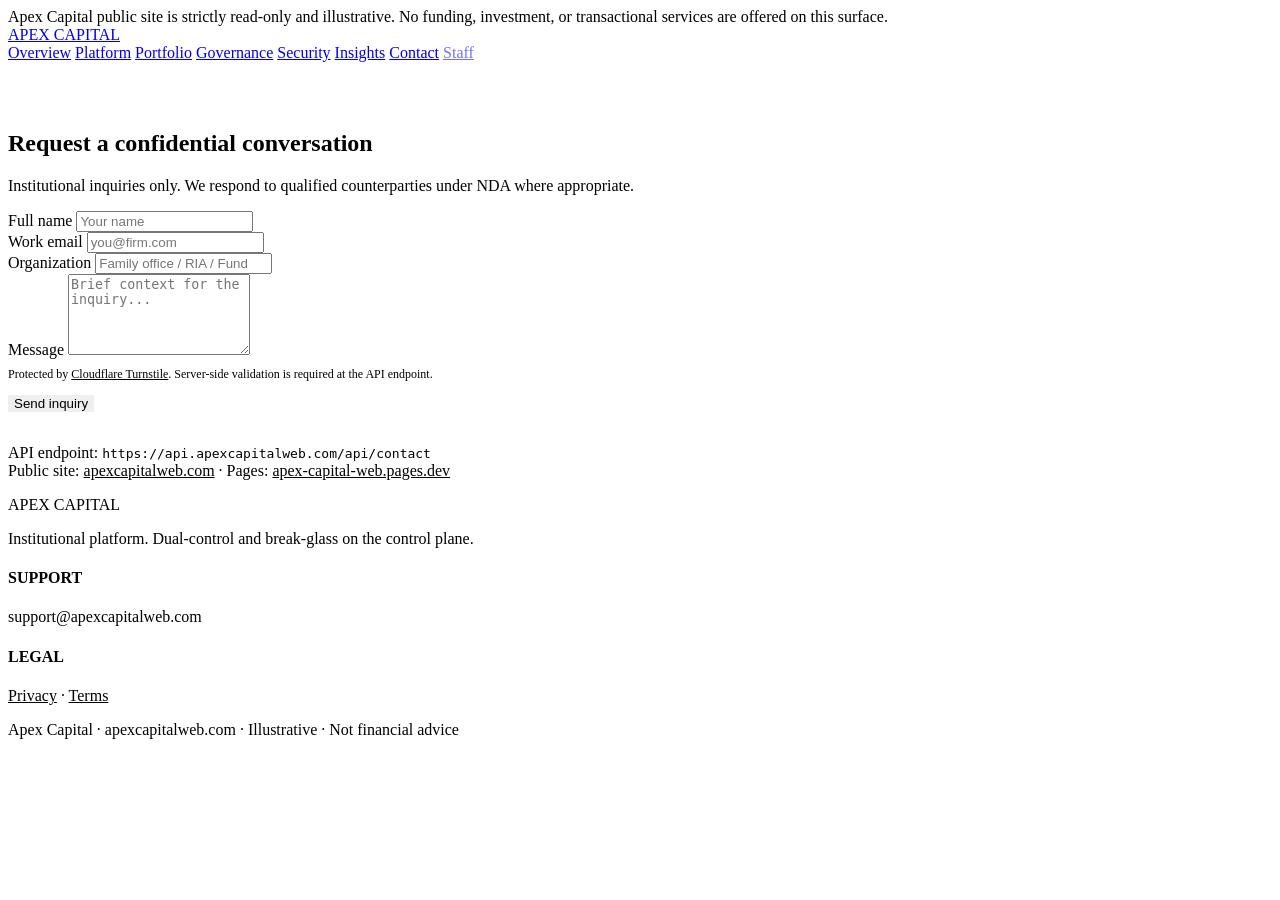
==== contact.html @ 153e674a "Add core pages: contact (Turnstile), admin-login (Access guidance), governance, platform, portfolio," ====
<!DOCTYPE html>
<html lang="en">
<head>
  <meta charset="UTF-8" />
  <meta name="viewport" content="width=device-width, initial-scale=1.0" />
  <title>Contact · Apex Capital</title>
  <meta name="description" content="Request a confidential conversation with Apex Capital." />
  <link rel="stylesheet" href="assets/site.css" />
</head>
<body>
  <div class="readonly-banner">Apex Capital public site is strictly read-only and illustrative. No funding, investment, or transactional services are offered on this surface.</div>
  <nav>
    <a class="logo" href="index.html">APEX CAPITAL</a>
    <div class="nav-links">
      <a href="index.html">Overview</a>
      <a href="platform.html">Platform</a>
      <a href="portfolio.html">Portfolio</a>
      <a href="governance.html">Governance</a>
      <a href="security.html">Security</a>
      <a href="insights.html">Insights</a>
      <a href="contact.html" class="active">Contact</a>
      <a href="admin-login.html" style="opacity:0.55">Staff</a>
    </div>
  </nav>
  <section style="padding-top:48px;max-width:640px">
    <h2>Request a confidential conversation</h2>
    <p class="section-sub">Institutional inquiries only. We respond to qualified counterparties under NDA where appropriate.</p>
    <form id="contactForm" action="https://api.apexcapitalweb.com/api/contact" method="POST" class="prose">
      <div class="form-group">
        <label for="name">Full name</label>
        <input type="text" id="name" name="name" required placeholder="Your name" />
      </div>
      <div class="form-group">
        <label for="email">Work email</label>
        <input type="email" id="email" name="email" required placeholder="you@firm.com" />
      </div>
      <div class="form-group">
        <label for="organization">Organization</label>
        <input type="text" id="organization" name="organization" placeholder="Family office / RIA / Fund" />
      </div>
      <div class="form-group">
        <label for="message">Message</label>
        <textarea id="message" name="message" rows="5" required placeholder="Brief context for the inquiry..."></textarea>
      </div>
      <div class="form-group">
        <div class="cf-turnstile" data-sitekey="YOUR_SITE_KEY" data-theme="dark"></div>
        <p style="font-size:0.75rem;color:var(--muted);margin-top:0.5rem">
          Protected by <a href="https://www.cloudflare.com/products/turnstile/?utm_source=turnstile&utm_campaign=widget" style="color:var(--gold)" target="_blank" rel="noopener">Cloudflare Turnstile</a>.
          Server-side validation is required at the API endpoint.
        </p>
      </div>
      <button type="submit" class="cta" style="border:none;cursor:pointer">Send inquiry</button>
    </form>
    <p class="section-sub" style="margin-top:2rem">
      API endpoint: <code style="color:var(--gold)">https://api.apexcapitalweb.com/api/contact</code><br />
      Public site: <a href="https://apexcapitalweb.com" style="color:var(--gold)">apexcapitalweb.com</a> ·
      Pages: <a href="https://apex-capital-web.pages.dev" style="color:var(--gold)">apex-capital-web.pages.dev</a>
    </p>
  </section>
  <footer>
    <div class="footer-grid">
      <div><div class="brand">APEX CAPITAL</div><p>Institutional platform. Dual-control and break-glass on the control plane.</p></div>
      <div><h4>SUPPORT</h4><p>support@apexcapitalweb.com</p></div>
      <div><h4>LEGAL</h4><p><a href="privacy.html" style="color:var(--gold)">Privacy</a> · <a href="terms.html" style="color:var(--gold)">Terms</a></p></div>
    </div>
    <div class="footer-bar">Apex Capital · apexcapitalweb.com · Illustrative · Not financial advice</div>
  </footer>
  <script src="https://challenges.cloudflare.com/turnstile/v0/api.js" async defer></script>
</body>
</html>
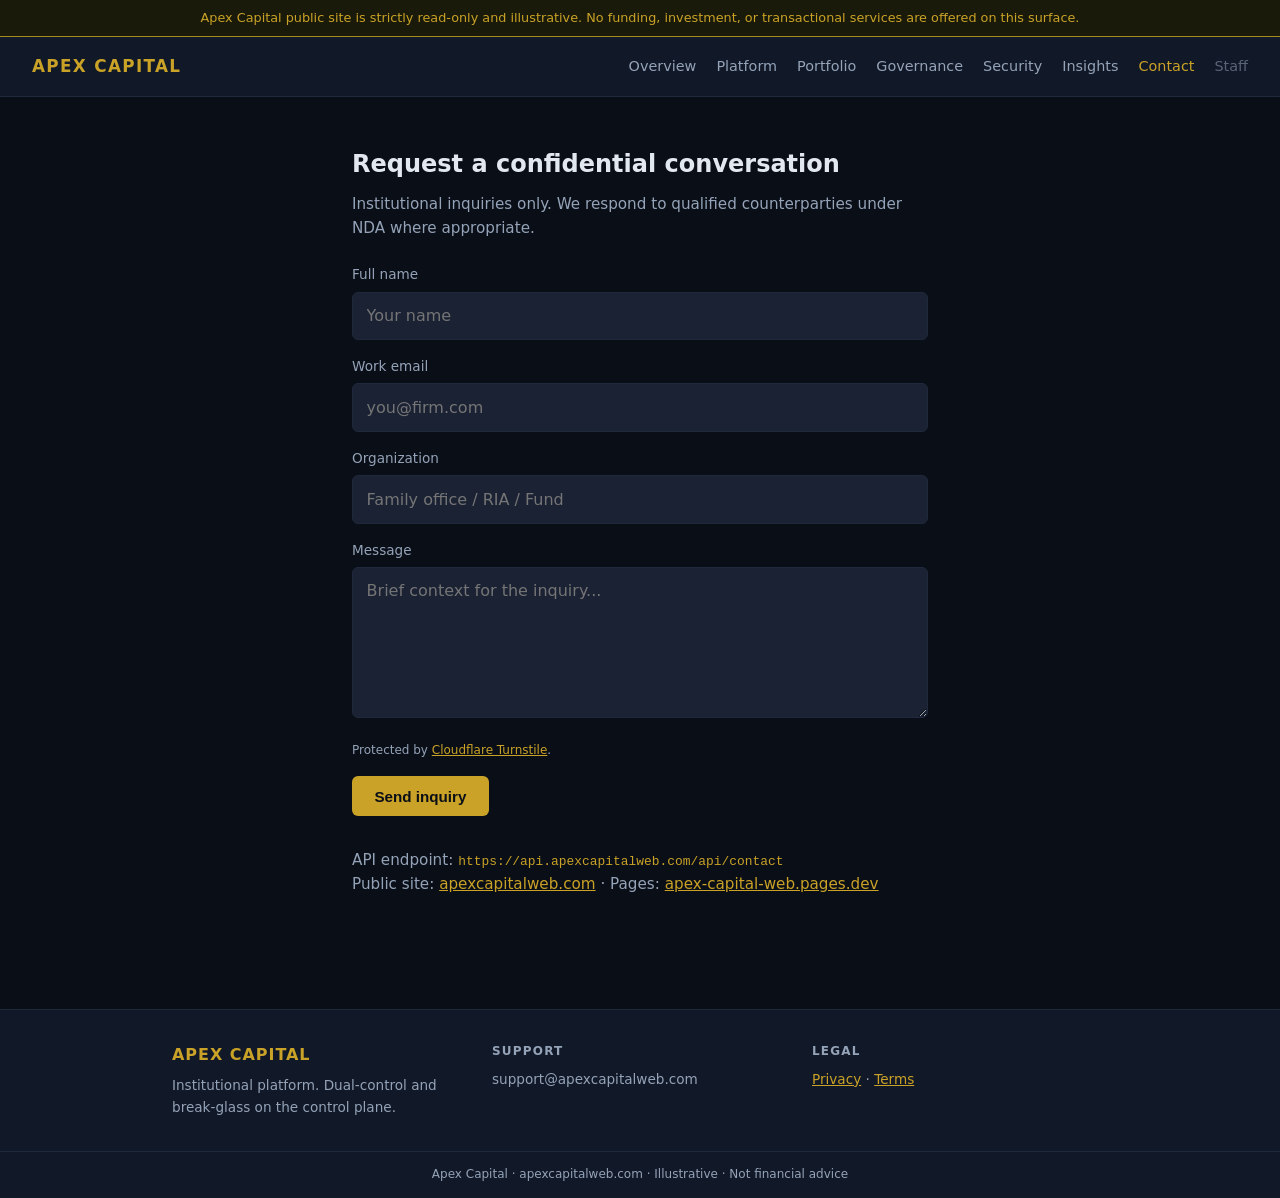
==== commit ff818d86: "Fix contact form: use fetch instead of navigating to API JSON response" ====
--- a/contact.html
+++ b/contact.html
@@ -25,18 +25,19 @@
   <section style="padding-top:48px;max-width:640px">
     <h2>Request a confidential conversation</h2>
     <p class="section-sub">Institutional inquiries only. We respond to qualified counterparties under NDA where appropriate.</p>
-    <form id="contactForm" action="https://api.apexcapitalweb.com/api/contact" method="POST" class="prose">
+
+    <form id="contactForm" class="prose">
       <div class="form-group">
         <label for="name">Full name</label>
-        <input type="text" id="name" name="name" required placeholder="Your name" />
+        <input type="text" id="name" name="name" required placeholder="Your name" autocomplete="name" />
       </div>
       <div class="form-group">
         <label for="email">Work email</label>
-        <input type="email" id="email" name="email" required placeholder="you@firm.com" />
+        <input type="email" id="email" name="email" required placeholder="you@firm.com" autocomplete="email" />
       </div>
       <div class="form-group">
         <label for="organization">Organization</label>
-        <input type="text" id="organization" name="organization" placeholder="Family office / RIA / Fund" />
+        <input type="text" id="organization" name="organization" placeholder="Family office / RIA / Fund" autocomplete="organization" />
       </div>
       <div class="form-group">
         <label for="message">Message</label>
@@ -46,11 +47,12 @@
         <div class="cf-turnstile" data-sitekey="YOUR_SITE_KEY" data-theme="dark"></div>
         <p style="font-size:0.75rem;color:var(--muted);margin-top:0.5rem">
           Protected by <a href="https://www.cloudflare.com/products/turnstile/?utm_source=turnstile&utm_campaign=widget" style="color:var(--gold)" target="_blank" rel="noopener">Cloudflare Turnstile</a>.
-          Server-side validation is required at the API endpoint.
         </p>
       </div>
-      <button type="submit" class="cta" style="border:none;cursor:pointer">Send inquiry</button>
+      <button type="submit" id="submitBtn" class="cta" style="border:none;cursor:pointer">Send inquiry</button>
+      <p id="formStatus" class="section-sub" style="margin-top:1rem;display:none" role="status"></p>
     </form>
+
     <p class="section-sub" style="margin-top:2rem">
       API endpoint: <code style="color:var(--gold)">https://api.apexcapitalweb.com/api/contact</code><br />
       Public site: <a href="https://apexcapitalweb.com" style="color:var(--gold)">apexcapitalweb.com</a> ·
@@ -65,6 +67,69 @@
     </div>
     <div class="footer-bar">Apex Capital · apexcapitalweb.com · Illustrative · Not financial advice</div>
   </footer>
+
   <script src="https://challenges.cloudflare.com/turnstile/v0/api.js" async defer></script>
+  <script>
+    (function () {
+      var form = document.getElementById("contactForm");
+      var statusEl = document.getElementById("formStatus");
+      var btn = document.getElementById("submitBtn");
+      var API = "https://api.apexcapitalweb.com/api/contact";
+
+      function setStatus(msg, ok) {
+        statusEl.style.display = "block";
+        statusEl.textContent = msg;
+        statusEl.style.color = ok ? "var(--emerald)" : "var(--red)";
+      }
+
+      form.addEventListener("submit", function (e) {
+        e.preventDefault();
+        btn.disabled = true;
+
+        var tokenInput = form.querySelector('[name="cf-turnstile-response"]');
+        var token = tokenInput ? tokenInput.value : "";
+
+        var payload = {
+          name: form.name.value.trim(),
+          email: form.email.value.trim(),
+          organization: form.organization.value.trim(),
+          message: form.message.value.trim(),
+          "cf-turnstile-response": token
+        };
+
+        fetch(API, {
+          method: "POST",
+          headers: { "Content-Type": "application/json" },
+          body: JSON.stringify(payload)
+        })
+          .then(function (res) {
+            return res.json().then(function (data) {
+              return { status: res.status, data: data };
+            });
+          })
+          .then(function (result) {
+            if (result.status === 200 && result.data && result.data.ok) {
+              setStatus("Inquiry received. We will respond if appropriate.", true);
+              form.reset();
+              if (window.turnstile) {
+                try { window.turnstile.reset(); } catch (err) {}
+              }
+            } else if (result.status === 429) {
+              setStatus("Too many requests. Please try again later.", false);
+            } else if (result.status === 403) {
+              setStatus("Security check failed. Refresh and try again.", false);
+            } else {
+              setStatus((result.data && result.data.error) || "Submission failed. Please try again.", false);
+            }
+          })
+          .catch(function () {
+            setStatus("Network error. Please try again.", false);
+          })
+          .finally(function () {
+            btn.disabled = false;
+          });
+      });
+    })();
+  </script>
 </body>
 </html>
--- a/assets/site.css
+++ b/assets/site.css
@@ -0,0 +1,257 @@
+:root {
+  --bg: #0a0e17;
+  --surface: #111827;
+  --surface-2: #1a2234;
+  --border: #1e293b;
+  --text: #e2e8f0;
+  --muted: #94a3b8;
+  --gold: #c9a227;
+  --gold-dim: #a68b1e;
+  --accent: #3b82f6;
+  --red: #ef4444;
+  --emerald: #10b981;
+  --font: 'Inter', system-ui, -apple-system, sans-serif;
+}
+
+* { box-sizing: border-box; margin: 0; padding: 0; }
+
+body {
+  font-family: var(--font);
+  background: var(--bg);
+  color: var(--text);
+  line-height: 1.6;
+  min-height: 100vh;
+}
+
+.readonly-banner {
+  background: #1a1a0a;
+  border-bottom: 1px solid var(--gold-dim);
+  color: var(--gold);
+  font-size: 0.8rem;
+  text-align: center;
+  padding: 0.5rem 1rem;
+}
+
+nav {
+  display: flex;
+  align-items: center;
+  justify-content: space-between;
+  padding: 1rem 2rem;
+  border-bottom: 1px solid var(--border);
+  background: var(--surface);
+  position: sticky;
+  top: 0;
+  z-index: 100;
+}
+
+.logo {
+  font-weight: 700;
+  letter-spacing: 0.08em;
+  color: var(--gold);
+  text-decoration: none;
+  font-size: 1.05rem;
+}
+
+.nav-links {
+  display: flex;
+  gap: 1.25rem;
+  flex-wrap: wrap;
+}
+
+.nav-links a {
+  color: var(--muted);
+  text-decoration: none;
+  font-size: 0.9rem;
+}
+
+.nav-links a:hover,
+.nav-links a.active {
+  color: var(--gold);
+}
+
+.hero {
+  padding: 4rem 2rem 3rem;
+  max-width: 900px;
+  margin: 0 auto;
+}
+
+.badge {
+  display: inline-flex;
+  align-items: center;
+  gap: 0.4rem;
+  font-size: 0.7rem;
+  letter-spacing: 0.12em;
+  color: var(--emerald);
+  margin-bottom: 1rem;
+}
+
+.badge span {
+  width: 6px;
+  height: 6px;
+  border-radius: 50%;
+  background: var(--emerald);
+}
+
+h1 {
+  font-size: clamp(2rem, 5vw, 3.2rem);
+  line-height: 1.15;
+  margin-bottom: 1rem;
+}
+
+h1 .red { color: var(--red); }
+
+.sub {
+  color: var(--muted);
+  max-width: 560px;
+  margin-bottom: 1.75rem;
+}
+
+.cta {
+  display: inline-block;
+  background: var(--gold);
+  color: #0a0e17;
+  padding: 0.7rem 1.4rem;
+  border-radius: 6px;
+  text-decoration: none;
+  font-weight: 600;
+  font-size: 0.95rem;
+}
+
+.cta:hover { background: var(--gold-dim); }
+
+section {
+  padding: 2.5rem 2rem;
+  max-width: 1000px;
+  margin: 0 auto;
+}
+
+h2 {
+  font-size: 1.5rem;
+  margin-bottom: 0.5rem;
+}
+
+.section-sub {
+  color: var(--muted);
+  margin-bottom: 1.5rem;
+  font-size: 0.95rem;
+}
+
+.cards {
+  display: grid;
+  grid-template-columns: repeat(auto-fit, minmax(200px, 1fr));
+  gap: 1rem;
+}
+
+.card {
+  background: var(--surface);
+  border: 1px solid var(--border);
+  border-radius: 10px;
+  padding: 1.25rem;
+}
+
+.card .label {
+  font-size: 0.7rem;
+  letter-spacing: 0.1em;
+  color: var(--muted);
+  margin-bottom: 0.4rem;
+}
+
+.card .value {
+  font-size: 1.25rem;
+  font-weight: 600;
+  color: var(--gold);
+}
+
+.card .hint {
+  font-size: 0.8rem;
+  color: var(--muted);
+  margin-top: 0.35rem;
+}
+
+.diagram {
+  max-width: 100%;
+  border-radius: 8px;
+  border: 1px solid var(--border);
+}
+
+.prose {
+  color: var(--muted);
+  max-width: 640px;
+}
+
+.prose p { margin-bottom: 1rem; }
+
+.form-group {
+  margin-bottom: 1rem;
+}
+
+.form-group label {
+  display: block;
+  font-size: 0.85rem;
+  color: var(--muted);
+  margin-bottom: 0.35rem;
+}
+
+.form-group input,
+.form-group textarea {
+  width: 100%;
+  background: var(--surface-2);
+  border: 1px solid var(--border);
+  border-radius: 6px;
+  padding: 0.65rem 0.85rem;
+  color: var(--text);
+  font: inherit;
+}
+
+footer {
+  margin-top: 3rem;
+  border-top: 1px solid var(--border);
+  background: var(--surface);
+}
+
+.footer-grid {
+  display: grid;
+  grid-template-columns: repeat(auto-fit, minmax(200px, 1fr));
+  gap: 1.5rem;
+  padding: 2rem;
+  max-width: 1000px;
+  margin: 0 auto;
+}
+
+.footer-grid .brand {
+  color: var(--gold);
+  font-weight: 700;
+  letter-spacing: 0.06em;
+  margin-bottom: 0.5rem;
+}
+
+.footer-grid h4 {
+  font-size: 0.75rem;
+  letter-spacing: 0.1em;
+  color: var(--muted);
+  margin-bottom: 0.5rem;
+}
+
+.footer-grid p {
+  font-size: 0.85rem;
+  color: var(--muted);
+}
+
+.footer-bar {
+  border-top: 1px solid var(--border);
+  padding: 0.85rem 2rem;
+  font-size: 0.75rem;
+  color: var(--muted);
+  text-align: center;
+}
+
+code {
+  font-family: ui-monospace, monospace;
+  font-size: 0.85em;
+}
+
+@media (max-width: 640px) {
+  nav { padding: 0.75rem 1rem; }
+  .nav-links { gap: 0.75rem; }
+  .hero, section { padding-left: 1rem; padding-right: 1rem; }
+}
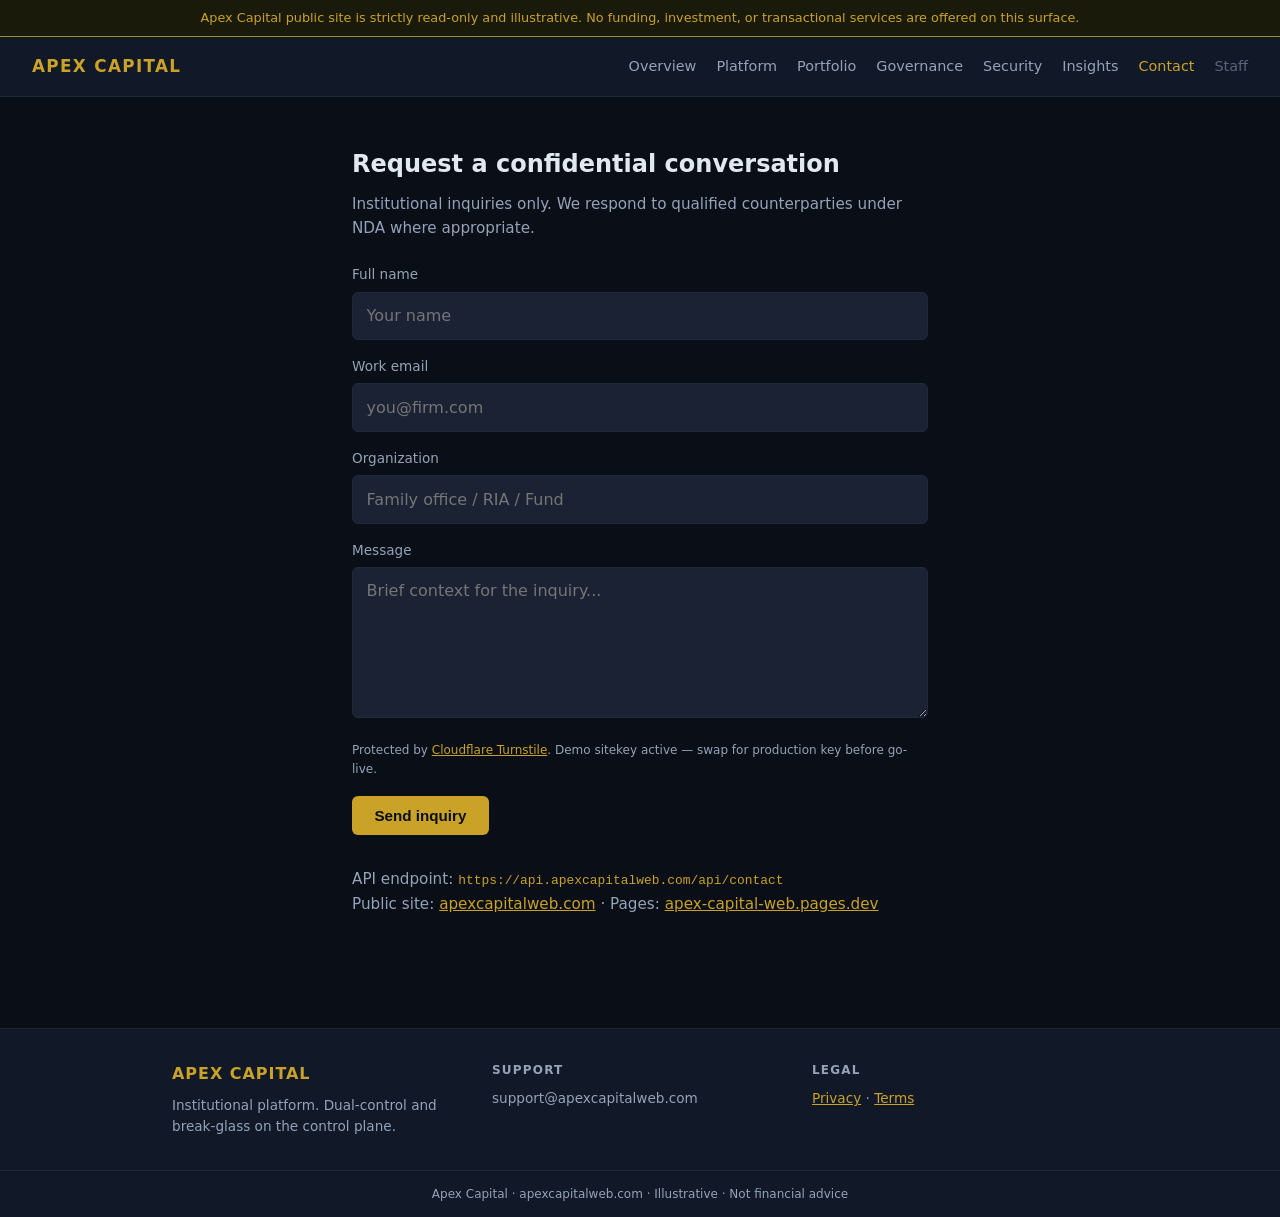
==== commit 52c07530: "Fix remaining gaps: Turnstile test sitekey for demo, accurate STATUS, disable obsolete Jekyll workfl" ====
--- a/contact.html
+++ b/contact.html
@@ -44,9 +44,15 @@
         <textarea id="message" name="message" rows="5" required placeholder="Brief context for the inquiry..."></textarea>
       </div>
       <div class="form-group">
-        <div class="cf-turnstile" data-sitekey="YOUR_SITE_KEY" data-theme="dark"></div>
+        <!--
+          DEMO: Cloudflare official always-pass test sitekey (visible widget).
+          PRODUCTION: replace with your real Turnstile site key from the dashboard.
+          Test keys: https://developers.cloudflare.com/turnstile/troubleshooting/testing/
+        -->
+        <div class="cf-turnstile" data-sitekey="1x00000000000000000000AA" data-theme="dark"></div>
         <p style="font-size:0.75rem;color:var(--muted);margin-top:0.5rem">
           Protected by <a href="https://www.cloudflare.com/products/turnstile/?utm_source=turnstile&utm_campaign=widget" style="color:var(--gold)" target="_blank" rel="noopener">Cloudflare Turnstile</a>.
+          Demo sitekey active — swap for production key before go-live.
         </p>
       </div>
       <button type="submit" id="submitBtn" class="cta" style="border:none;cursor:pointer">Send inquiry</button>
@@ -105,6 +111,8 @@
           .then(function (res) {
             return res.json().then(function (data) {
               return { status: res.status, data: data };
+            }).catch(function () {
+              return { status: res.status, data: {} };
             });
           })
           .then(function (result) {
@@ -123,7 +131,7 @@
             }
           })
           .catch(function () {
-            setStatus("Network error. Please try again.", false);
+            setStatus("Network error. API may be offline — try again later.", false);
           })
           .finally(function () {
             btn.disabled = false;
